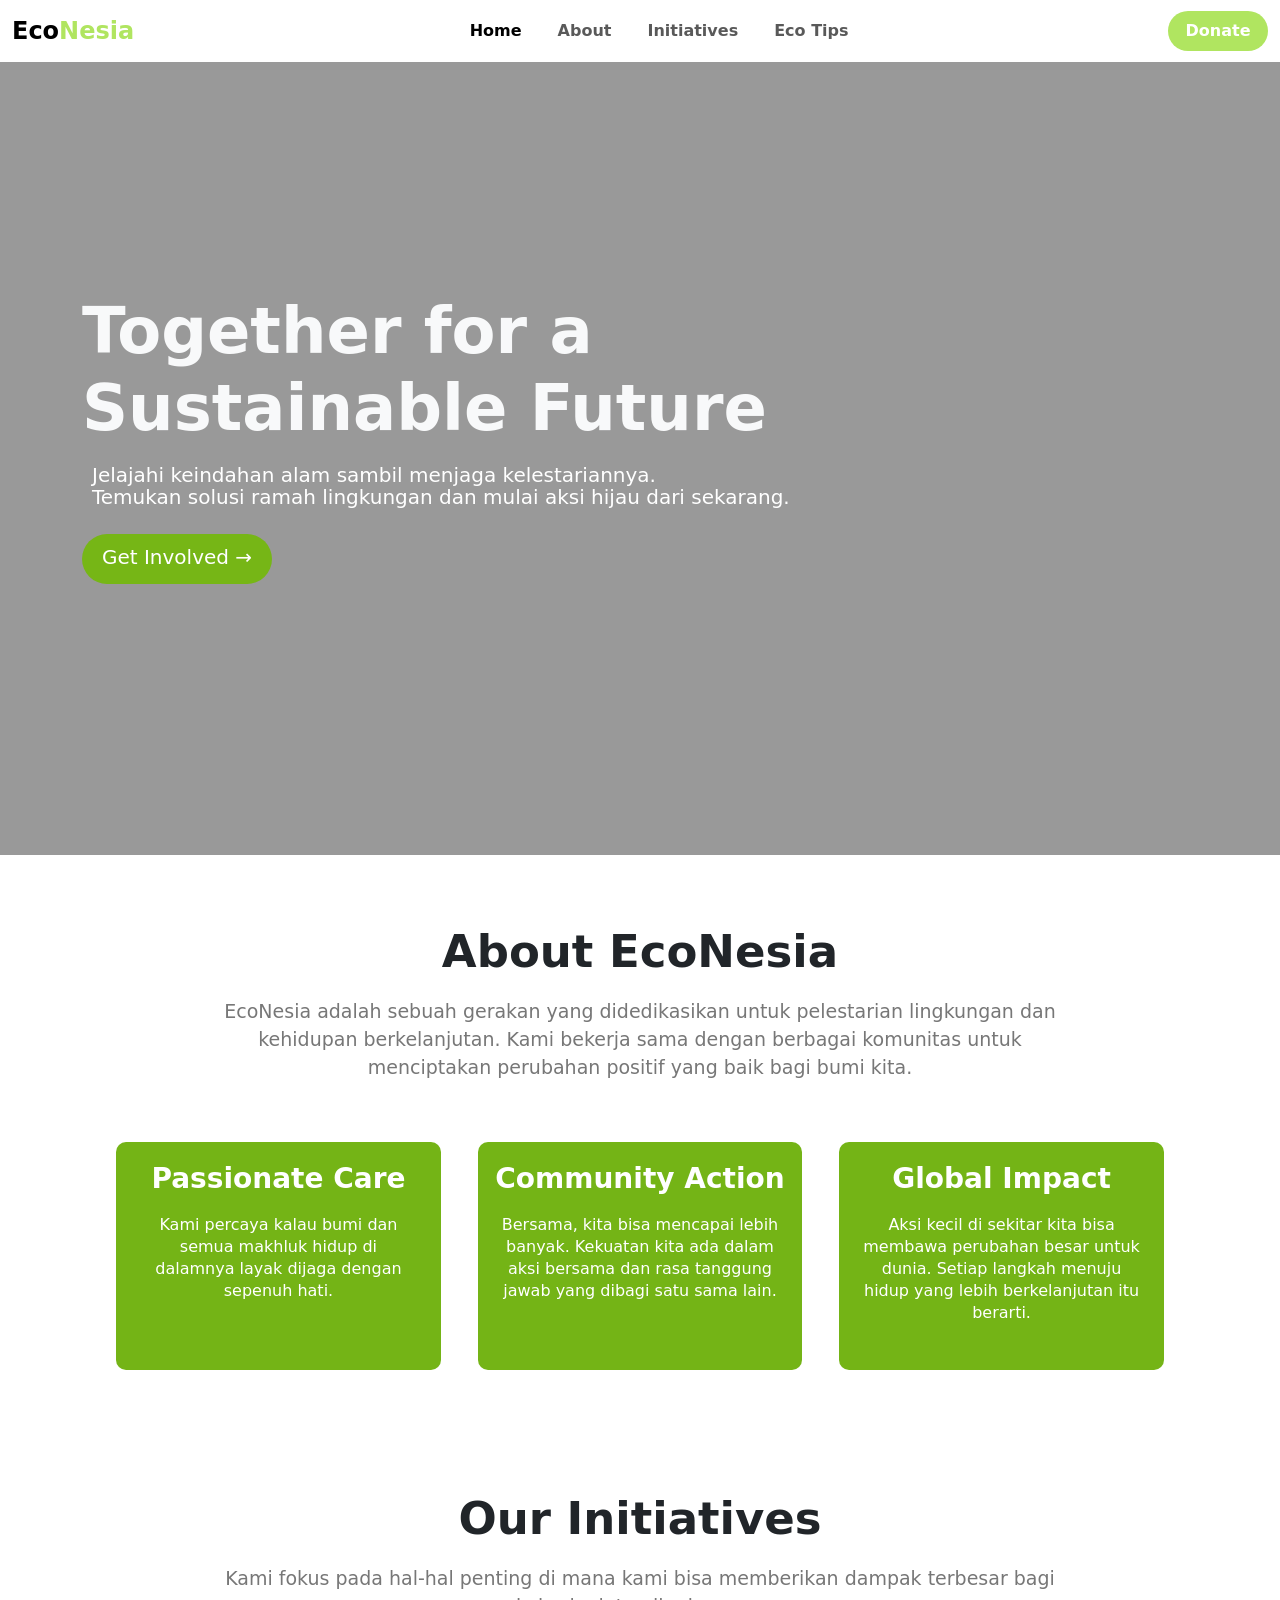
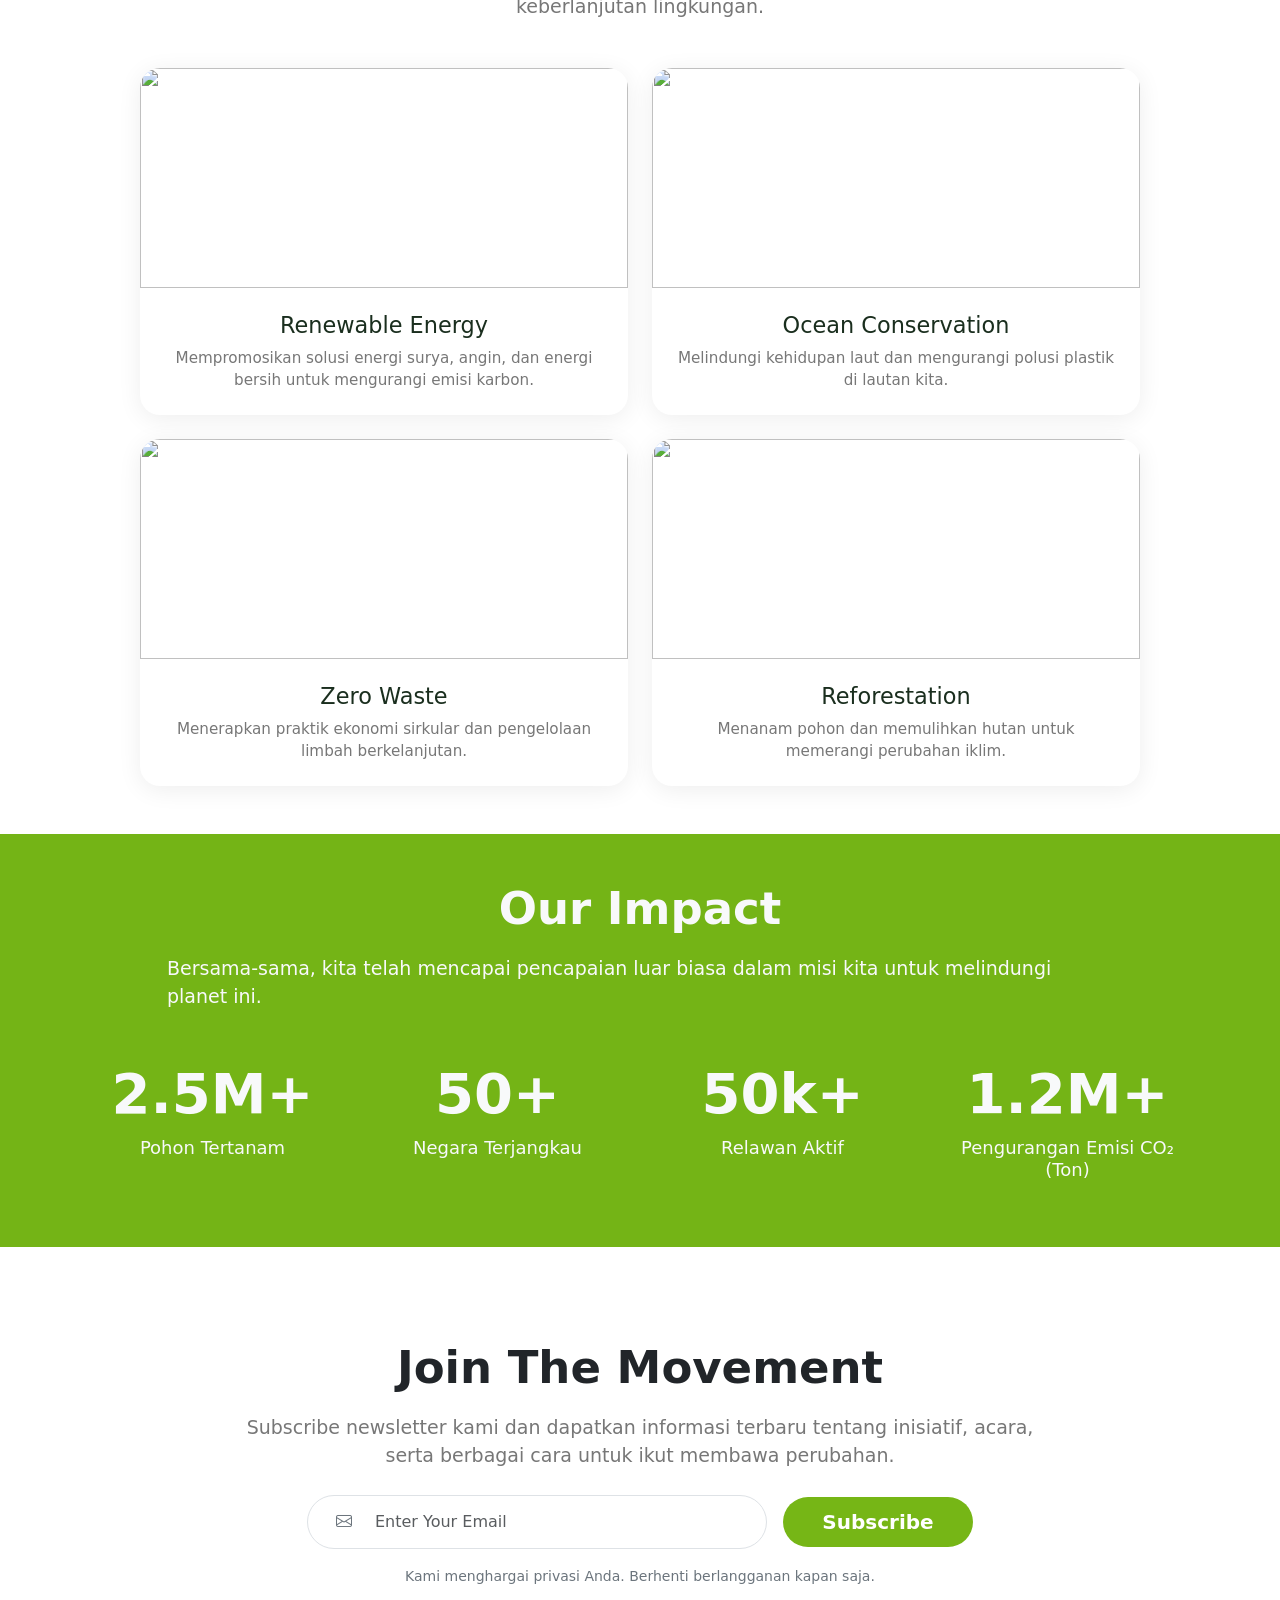
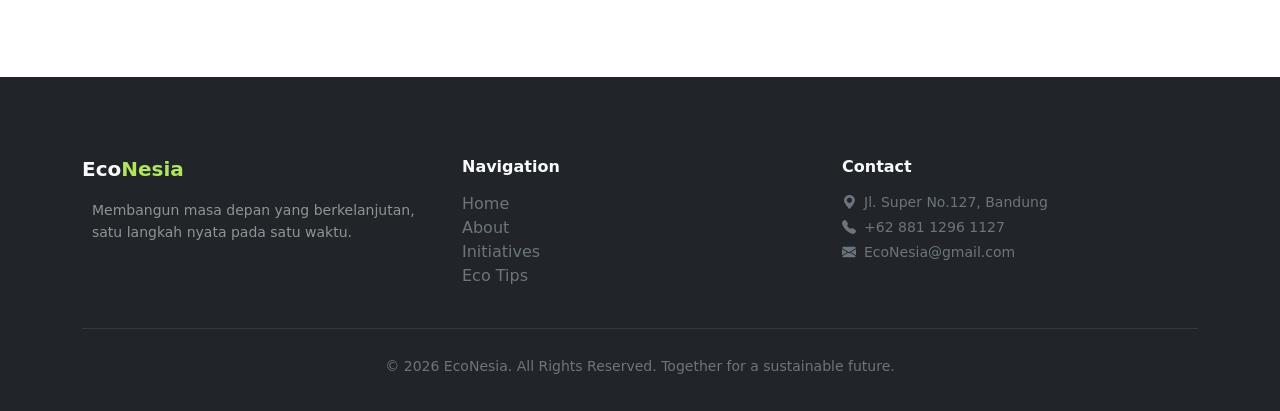
==== index.html @ 9668b224 "Add files via upload" ====
<!doctype html>
<html lang="en">
  <head>
    <meta charset="utf-8">
    <meta name="viewport" content="width=device-width, initial-scale=1">
    <title>EcoNesia</title>
    <link rel="stylesheet" href="https://cdn.jsdelivr.net/npm/bootstrap-icons@1.11.3/font/bootstrap-icons.min.css">
    <link href="https://cdn.jsdelivr.net/npm/bootstrap@5.3.8/dist/css/bootstrap.min.css" rel="stylesheet" integrity="sha384-sRIl4kxILFvY47J16cr9ZwB07vP4J8+LH7qKQnuqkuIAvNWLzeN8tE5YBujZqJLB" crossorigin="anonymous">
    <link href="style.css" rel="stylesheet">
    
  </head>
  <body>

    <!--Navbar-->
    <nav class="navbar navbar-expand-lg fixed-top">
        <div class="container-fluid">
            <a class="navbar-brand fw-bold" href="#">Eco<span style="color: rgb(176, 229, 96)">Nesia</span></a>
            <button class="navbar-toggler" type="button" data-bs-toggle="collapse" data-bs-target="#navbarSupportedContent" aria-controls="navbarSupportedContent" aria-expanded="false" aria-label="Toggle navigation">
                <span class="navbar-toggler-icon"></span>
            </button>
            <div class="collapse navbar-collapse fw-semibold" id="navbarSupportedContent">
                <ul class="navbar-nav m-auto mb-2 mb-lg-0">
                    <li class="nav-item">
                        <a class="nav-link active" href="index.html">Home</a>
                    </li>
                    <li class="nav-item">
                        <a class="nav-link" href="about.html">About</a>
                    </li>
                    <li class="nav-item">
                        <a class="nav-link" href="Initiatives.html">Initiatives</a>
                    </li>
                    <li class="nav-item">
                        <a class="nav-link" href="eco_tips.html">Eco Tips</a>
                    </li>
                </ul>
                <form class="d-flex">
                    <button class="btn0" type="submit">Donate</button>
                </form>
            </div>
        </div>
    </nav>

    <!--Banner-->
    <div class="container-fluid banner d-flex align-items-center">
        <div class="container">
            <h1 class="text-light fw-semibold display-3 mb-2">Together for a <br> Sustainable Future </h1>
            <p class="desc">Jelajahi keindahan alam sambil menjaga kelestariannya. <br>
                Temukan solusi ramah lingkungan dan mulai aksi hijau dari sekarang.</p>
            <a href="#about" class="btn">Get Involved →</a>
        </div>
    </div>

    <!--About-->
    <section id="about" class="section-padding">
        <h1 class="style-h1">About EcoNesia</h1>
        <p class="style-p mb-3">EcoNesia adalah sebuah gerakan yang didedikasikan untuk pelestarian 
            lingkungan dan kehidupan berkelanjutan. Kami bekerja sama dengan berbagai komunitas 
            untuk menciptakan perubahan positif yang baik bagi bumi kita.</p>
        <div class="row d-flex">
            <div class="about-col">
                <h3 class="fw-bold">Passionate Care</h3>
                <p>Kami percaya kalau bumi dan semua makhluk hidup di dalamnya layak dijaga dengan sepenuh hati.</p>
            </div>
            <div class="about-col">
                <h3 class="fw-bold">Community Action</h3>
                <p>Bersama, kita bisa mencapai lebih banyak. Kekuatan kita ada dalam aksi bersama dan rasa 
                    tanggung jawab yang dibagi satu sama lain.</p>
            </div>
            <div class="about-col">
                <h3 class="fw-bold">Global Impact</h3>
                <p>Aksi kecil di sekitar kita bisa membawa perubahan besar untuk dunia. Setiap 
                    langkah menuju hidup yang lebih berkelanjutan itu berarti.</p>
            </div>
        </div>
    </section>

    <!--Initiatives-->
    <section class="section-padding">
        <h1 class="style-h1">Our Initiatives</h1>
        <p class="style-p mb-3">Kami fokus pada hal-hal penting di mana kami bisa memberikan dampak terbesar bagi keberlanjutan lingkungan.
        </p>
        <div class="container py-5">
            <div class="row g-4">

                <div class="col-12 col-md-6">
                    <div class="card h-100">
                        <div class="card-img-wrap">
                            <img src="https://imgsrv2.voi.id/uQEEdl8LkhoSorVPbnUy06x3vP_ZJIYkyh_te3TwV2E/auto/1200/675/sm/1/bG9jYWw6Ly8vcHVibGlzaGVycy80MTk3NzQvMjAyNDA5MjYwODQ3LW1haW4ucG5n.jpg">
                        </div>  
                        <div class="card-body p-4">
                            <h5 class="card-title mb-2">Renewable Energy</h5>
                            <p class="card-text">Mempromosikan solusi energi surya, angin, dan energi bersih untuk mengurangi emisi karbon.</p>
                        </div>
                    </div>
                </div>

                <div class="col-12 col-md-6">
                    <div class="card h-100">
                        <div class="card-img-wrap">
                            <img src="https://seasyourdreams.org/wp-content/uploads/2025/10/Empowering-Ocean-Conservation-in-2025.webp">
                        </div>  
                        <div class="card-body p-4">
                            <h5 class="card-title mb-2">Ocean Conservation</h5>
                            <p class="card-text">Melindungi kehidupan laut dan mengurangi polusi plastik di lautan kita.</p>
                        </div>
                    </div>
                </div>

                <div class="col-12 col-md-6">
                    <div class="card h-100">
                        <div class="card-img-wrap">
                            <img src="https://klasika.kompas.id/wp-content/uploads/2025/04/WhatsApp-Image-2025-04-09-at-13.41.04_ad24c742.webp">
                        </div>  
                        <div class="card-body p-4">
                            <h5 class="card-title mb-2">Zero Waste</h5>
                            <p class="card-text">Menerapkan praktik ekonomi sirkular dan pengelolaan limbah berkelanjutan.</p>
                        </div>
                    </div>
                </div>

                <div class="col-12 col-md-6">
                    <div class="card h-100">
                        <div class="card-img-wrap">
                            <img src="https://www.volunteerforever.com/wp-content/uploads/2024/05/iStock-1156208490-e1716213324241.jpg">
                        </div>  
                        <div class="card-body p-4">
                            <h5 class="card-title mb-2">Reforestation</h5>
                            <p class="card-text">Menanam pohon dan memulihkan hutan untuk memerangi perubahan iklim.</p>
                        </div>
                    </div>
                </div>

            </div>
        </div>
    </section>

    <!--Impact-->
    <div class="container-fluid py-5 impact">
        <div class="container">
            <h1 class="style-h1 text-center text-light">Our Impact</h1>
            <p class="style-p mb-3 text-light">Bersama-sama, kita telah mencapai pencapaian luar biasa dalam misi kita untuk melindungi planet ini.</p>
            <div class="row g-4 mt-2 d-flex justify-content-center text-center">
                <div class="col-6 col-md-3">
                    <h1 class="text-light impact-number">2.5M+</h4>
                    <p class="text-light impact-label">Pohon Tertanam</p>
                </div>
                <div class="col-6 col-md-3">
                    <h1 class="text-light impact-number">50+</h4>
                    <p class="text-light impact-label">Negara Terjangkau</p>
                </div>
                <div class="col-6 col-md-3">
                    <h1 class="text-light impact-number">50k+</h4>
                    <p class="text-light impact-label">Relawan Aktif</p>
                </div>
                <div class="col-6 col-md-3">
                    <h1 class="text-light impact-number">1.2M+</h4>
                    <p class="text-light impact-label">Pengurangan Emisi CO₂ (Ton)</p>
                </div>
            </div>
        </div>
    </div>

    <!--Subscribe-->
     <section class="section-padding subscribe">
        <div class="container py-4">
            <h1 class="style-h1">Join The Movement</h1>
            <p class="style-p mb-3">Subscribe newsletter kami dan dapatkan informasi terbaru tentang inisiatif, acara, serta berbagai cara untuk ikut membawa perubahan.</p>
            <div class="d-flex justify-content-center align-items-center gap-3 flex-warp">
                <div class="input-group rounded-pill border px-3 py-2 bg-white" style="max-width: 460px;">
                    <span class=" input-group-text bg-transparent border-0">
                        <i class="bi bi-envelope text-secondary"></i>
                    </span>
                    <input type="email" class="form-control border-0" placeholder="Enter Your Email">
                </div>
                <button class="btn btn-subsribe rounded-pill px-4 py-2 fw-semibold">Subscribe</button>
            </div>
            <p class="text-secondary mt-3 subscribe-p">Kami menghargai privasi Anda. Berhenti berlangganan kapan saja.</p>
        </div>
    </section>

    <!--footer-->
    <footer class="bg-dark text-light py-4">
        <div class="container">
            <div class="row text-center text-md-start">
                <div class="col-md-4 mb-md-0">
                    <h5 class="fw-bold">Eco<span style="color: rgb(176, 229, 96)">Nesia</span></h5>
                    <p class="text-white-50 small">Membangun masa depan yang berkelanjutan, satu langkah nyata pada satu waktu.</p>
                </div>
                <div class="col-md-4 mb-3 mb-md-0">
                    <h6 class="fw-bold mb-3">Navigation</h6>
                    <ul class="list-unstyled">
                        <li><a href="#" class="text-secondary text-decoration-none">Home</a></li>
                        <li><a href="#" class="text-secondary text-decoration-none">About</a></li>
                        <li><a href="#" class="text-secondary text-decoration-none">Initiatives</a></li>
                        <li><a href="#" class="text-secondary text-decoration-none">Eco Tips</a></li>
                    </ul>
                </div>
                <div class="col-md-4">
                    <h6 class="fw-bold mb-3">Contact</h6>
                    <ul class="list-unstyled text-secondary small">
                        <li class="mb-1"><i class="bi bi-geo-alt-fill me-2"></i>Jl. Super No.127, Bandung</li>
                        <li class="mb-1"><i class="bi bi-telephone-fill me-2"></i>+62 881 1296 1127</li>
                        <li><i class="bi bi-envelope-fill me-2"></i>EcoNesia@gmail.com</li>
                    </ul>
                </div>
            </div>
            <hr class="border-secondary mt-4 mb-3">
            <p class="text-center text-secondary small mb-0">
            &copy; 2026 EcoNesia. All Rights Reserved. Together for a sustainable future.
            </p>
        </div>
    </footer>

    
    <script src="https://cdn.jsdelivr.net/npm/bootstrap@5.3.8/dist/js/bootstrap.bundle.min.js" integrity="sha384-FKyoEForCGlyvwx9Hj09JcYn3nv7wiPVlz7YYwJrWVcXK/BmnVDxM+D2scQbITxI" crossorigin="anonymous"></script>

    <script>
        // Navbar shadow saat scroll
        window.addEventListener('scroll', function() {
        const navbar = document.querySelector('.navbar');
        if (window.scrollY > 50) {
            navbar.style.boxShadow = '0 2px 20px rgba(0,0,0,0.15)';
        } else {
            navbar.style.boxShadow = 'none';
        }
        });

        // Tombol Donate
        const donateBtn = document.querySelector('.btn0');
        if (donateBtn) {
        donateBtn.addEventListener('click', function(e) {
            e.preventDefault();
            alert('Terima kasih! Fitur donasi segera hadir 💚');
        });
        }

        // Subscribe email
        const subscribeBtn = document.querySelector('.btn-subsribe');
        if (subscribeBtn) {
        subscribeBtn.addEventListener('click', function() {
            const email = document.querySelector('input[type="email"]').value;
            if (email === '') {
            alert('Masukkan email kamu dulu!');
            } else {
            alert('Berhasil subscribe! Terima kasih 🎉');
            }
        });
        }
    </script>

  </body>
</html>
---- style.css ----
/*navbar*/
.navbar {
  background-color: white;
  padding: 8px 0;
}
.navbar-brand {
    font-size: 1.5rem;
    color: black;
}


.btn0 {
    height: 40px;
    width: 100px;
    outline: none;
    border: none;
    background: rgb(176, 229, 96);
    color: white;
    border-radius: 60px;
    font-weight: 700;
}

.nav-link {
    position: relative;
    margin: 0 10px;
}

.nav-link::after {
    content: '';
    position: absolute;
    bottom: -2px;
    left: 5px;
    width: 0;
    height: 2px;
    background-color: rgb(176, 229, 96);
    transition: width .4s;
}

.nav-link:hover::after {
    width: 80%;
}

/*banner*/
.banner{
    height: 95vh;
    background: linear-gradient(rgba(0,0,0,0.4),rgba(0,0,0,0.4)),url("https://suaraaisyiyah.id/wp-content/uploads/2020/07/c9b008cc031361b7a4a35f5a06491633c272bf57.jpg");
    background-size: cover;
    background-position: center;
    padding-top: 22px;
}

.desc {
  font-size: 20px;
  color: white;
}

.btn {
  height: 50px;
  background: rgb(118, 182, 22);
  color: white;
  text-decoration: none;
  border-radius: 60px;
  font-weight: 500;
  font-size: 20px;
  line-height: 32px;
  width: 190px;
}

.btn:hover {
  background: rgb(176, 229, 96);
  color: white;
}

/*about*/
.section-padding {
  width: 80%;
  margin: auto;
  text-align: center;
  padding-top: 70px;
}

h1 {
  font-size: 36px;
  font-weight: 600;
}

.style-h1 {
  font-size: 45px;
  font-weight: 600;
  
}

p {
  color: #fff;
  font-size: 16px;
  line-height: 22px;
  padding: 10px;
}

.style-p{
  color: #777;
  font-size: 19px;
  line-height: 22px;
  padding: 10px 85px;
  line-height: 28px;
}

.row {
  margin-top: 5%;
  justify-content: space-between;
}

.about-col {
  flex-basis: 31%;
  background: #74b416;
  border-radius: 10px;
  margin-bottom: 5%;
  padding: 20px 12px;
  box-sizing: border-box;
}

.about-col:hover {
  box-shadow: 0 12px 40px rgba(0, 0, 0, 0.13);
}

h3 {
  color: white;
}

/* initiatives */
.card {
  border: none;
  border-radius: 20px;
  overflow: hidden;
  box-shadow: 0 4px 24px rgba(0, 0, 0, 0.07);
}

.card:hover {
  box-shadow: 0 12px 40px rgba(0, 0, 0, 0.13);
}

.card-img-wrap {
  position: relative;
  height: 220px;
  overflow: hidden;
}

.card-img-wrap img {
  width: 100%;
  height: 100%;
  object-fit: cover;
  transition: transform 0.5s ease;
}

.card:hover .card-img-wrap img {
  transform: scale(1.05);
}

.card-title {
  font-size: 1.4rem;
  color: #1a2e1e;
}

.card-text {
  color: #777;
  font-size: 0.95rem;
  padding: 0;
}

.section-padding .container .row {
  margin-top: -50px;
}

/*Impact*/
.impact {
  background-color: #74b416;
}

.impact-row {
  margin-top: 0;
  justify-content: center;
}

.impact-number {
  font-size: 56px;
  font-weight: 600;
}

.impact-label {
  font-size: 18px;
  padding: 2px;
}

/*Subscribe*/
.subscribe-p {
  font-size: 14px;
  padding: 0;
}

/*Our Story*/
.story-img {
  height: 420px;
  object-fit: cover;
}

/*Banner about*/
.banner-about{
    height: 95vh;
    background: linear-gradient(rgba(0,0,0,0.4),rgba(0,0,0,0.4)),url("https://cdn.pixabay.com/photo/2018/05/17/22/46/forest-3409907_960_720.jpg");
    background-size: cover;
    background-position: center;
    padding-top: 22px;
}

.values {
  margin-bottom: 35px;
}

/*Banner initiatives*/
.banner-initiatives{
    height: 95vh;
    background: linear-gradient(rgba(0,0,0,0.4),rgba(0,0,0,0.4)),url("https://static.wixstatic.com/media/22267a_9c641ba91e144b13810fffe012701a5e~mv2.jpg/v1/fill/w_980,h_593,al_c,q_85,usm_0.66_1.00_0.01,enc_avif,quality_auto/22267a_9c641ba91e144b13810fffe012701a5e~mv2.jpg");
    background-size: cover;
    background-position: center;
    padding-top: 22px;
}

/*Initiatives 2*/
.initiatives-icon-wrap {
  width: 60px;
  height: 60px;
  background-color: #e8f5e2;
  border-radius: 50%;
  display: flex;
  align-items: center;
  justify-content: center;
}

.initiatives-icon-wrap i {
  font-size: 1.6rem;
  color: rgb(76, 175, 80);
}

.initiatives-title {
  font-size: 2.2rem;
  font-weight: 700;
  color: #1a2e1e;
  margin-bottom: 12px;
}

.initiatives-desc {
  color: #5a7a60;
  font-size: 1rem;
  line-height: 1.6;
  margin-bottom: 20px;
}

.initiatives-list {
  list-style: none;
  padding: 0;
  margin: 0;
}

.initiatives-list li{
  color: #5a7a60;
  font-size: 0.95rem;
  padding: 4px 0px 4px 12px;
  position: relative;
  line-height: 1.5;
}

.initiatives-list li:before {
  content: '';
  position: absolute;
  left: 4px;
  color: rgb(76, 175, 80);
  font-weight: 700;
}

.initiatives-divider {
  border: none;
  border-top: 1px solid #e5eee5;
}

.initiatives-img img:hover {
  box-shadow: 0 12px 40px rgba(0, 0, 0, 0.13);
}

/*Banner eco-tips*/
.banner-eco{
    height: 95vh;
    background: linear-gradient(rgba(0,0,0,0.4),rgba(0,0,0,0.4)),url("https://i0.wp.com/yaleclimateconnections.org/wp-content/uploads/2021/03/0321_tree_canopy_1600.jpg?fit=1200%2C675&ssl=1");
    background-size: cover;
    background-position: center;
    padding-top: 22px;
}

.subscribe {
  margin-bottom: 50px;
}

/*eco tips*/
.eco-card-img {
  width: 100%;
  height: 200px;
  object-fit: cover;
}

.eco-card:hover {
  box-shadow: 0 12px 40px rgba(0, 0, 0, 0.13);
}


.eco-tag {
  color: #74b416;
  letter-spacing: 0.05em;
  padding: 0;
}

.start-eco-section {
  min-height: 400px;
  background-color: #74b416;
}

.btn-download {
  background: white;
  color: #1a7a3a;
  border: none;
  border-radius: 60px;
  padding: 12px 32px;
  font-weight: 600;
  font-size: 1rem;
}

.btn-download:hover {
  background: #f0f0f0;
}

.btn-share {
  background: transparent;
  color: white;
  border: 2px solid white;
  border-radius: 60px;
  padding: 12px 32px;
  font-weight: 600;
  font-size: 1rem;
}

.btn-share:hover {
  background: rgba(255,255,255,0.15);
}

.eco-card-title {
  min-height: 72px;
}

.our-story-img img:hover {
  box-shadow: 0 12px 40px rgba(0, 0, 0, 0.13);
}
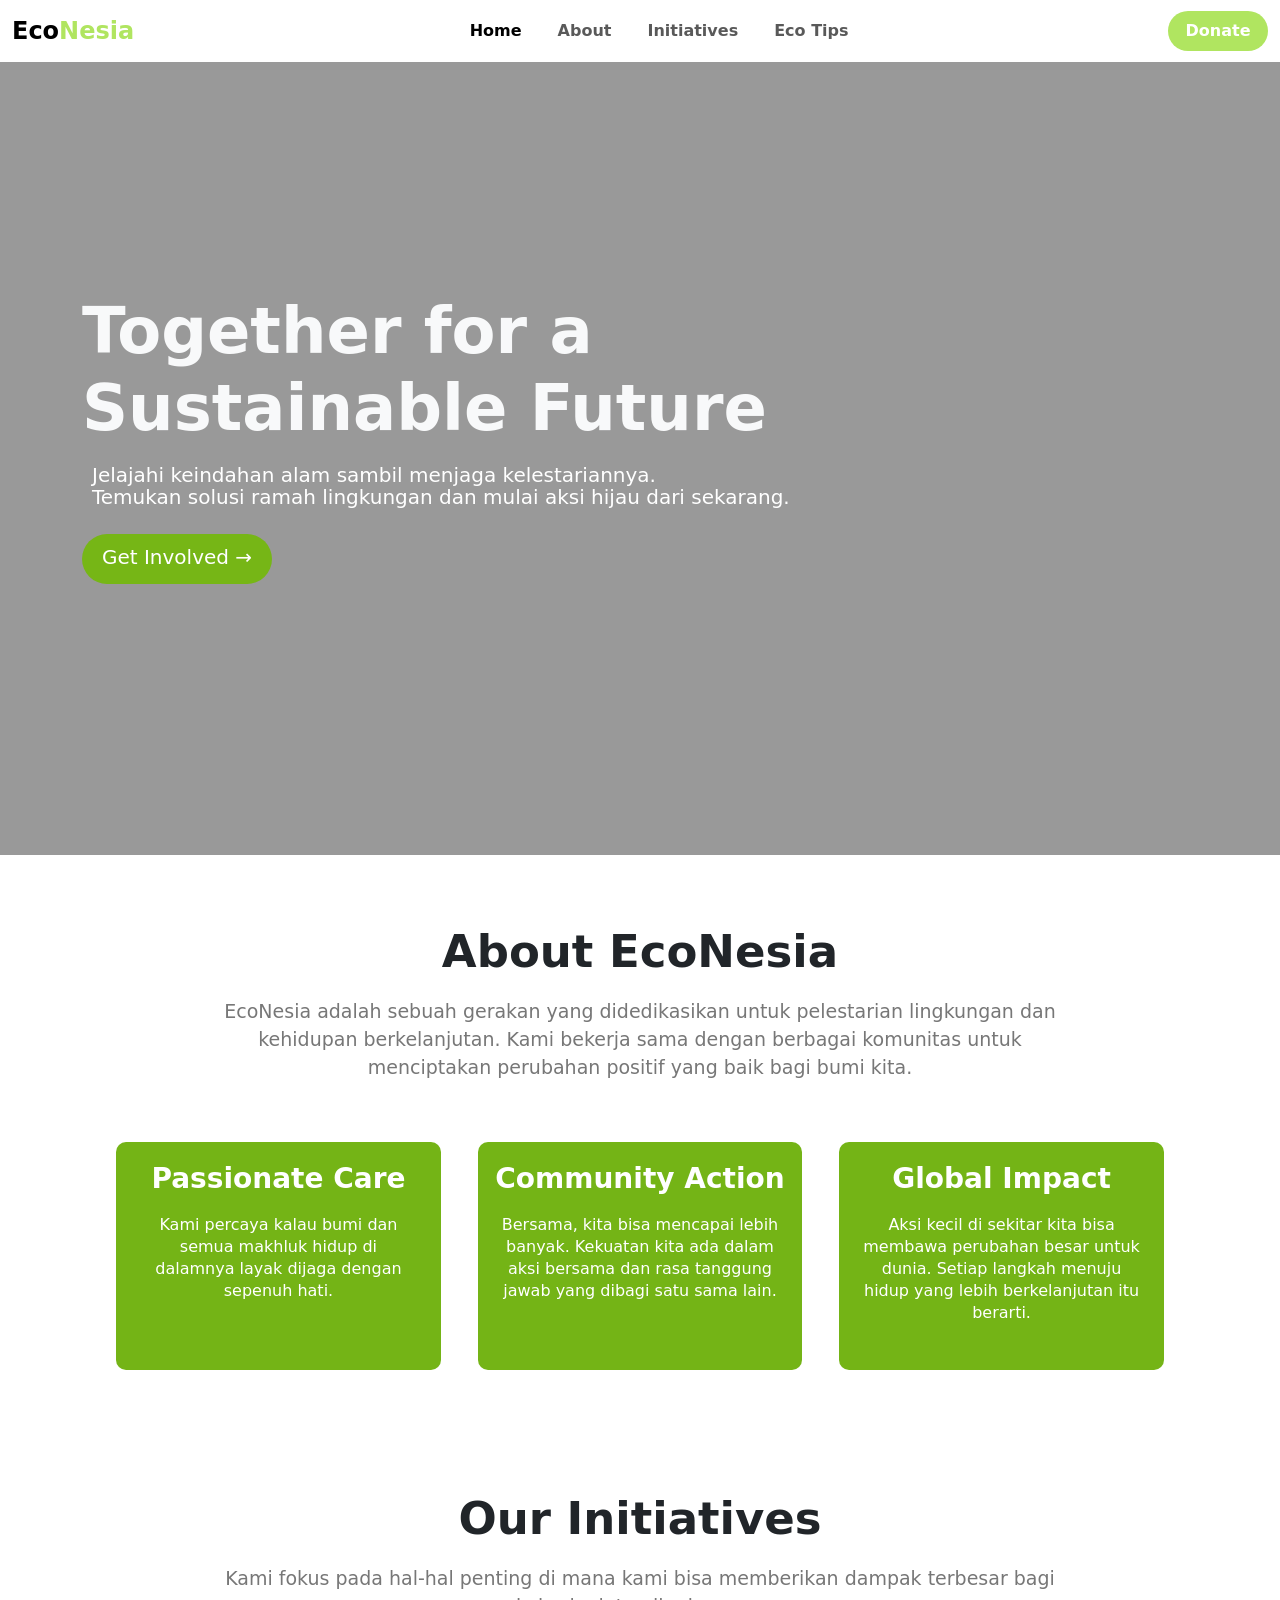
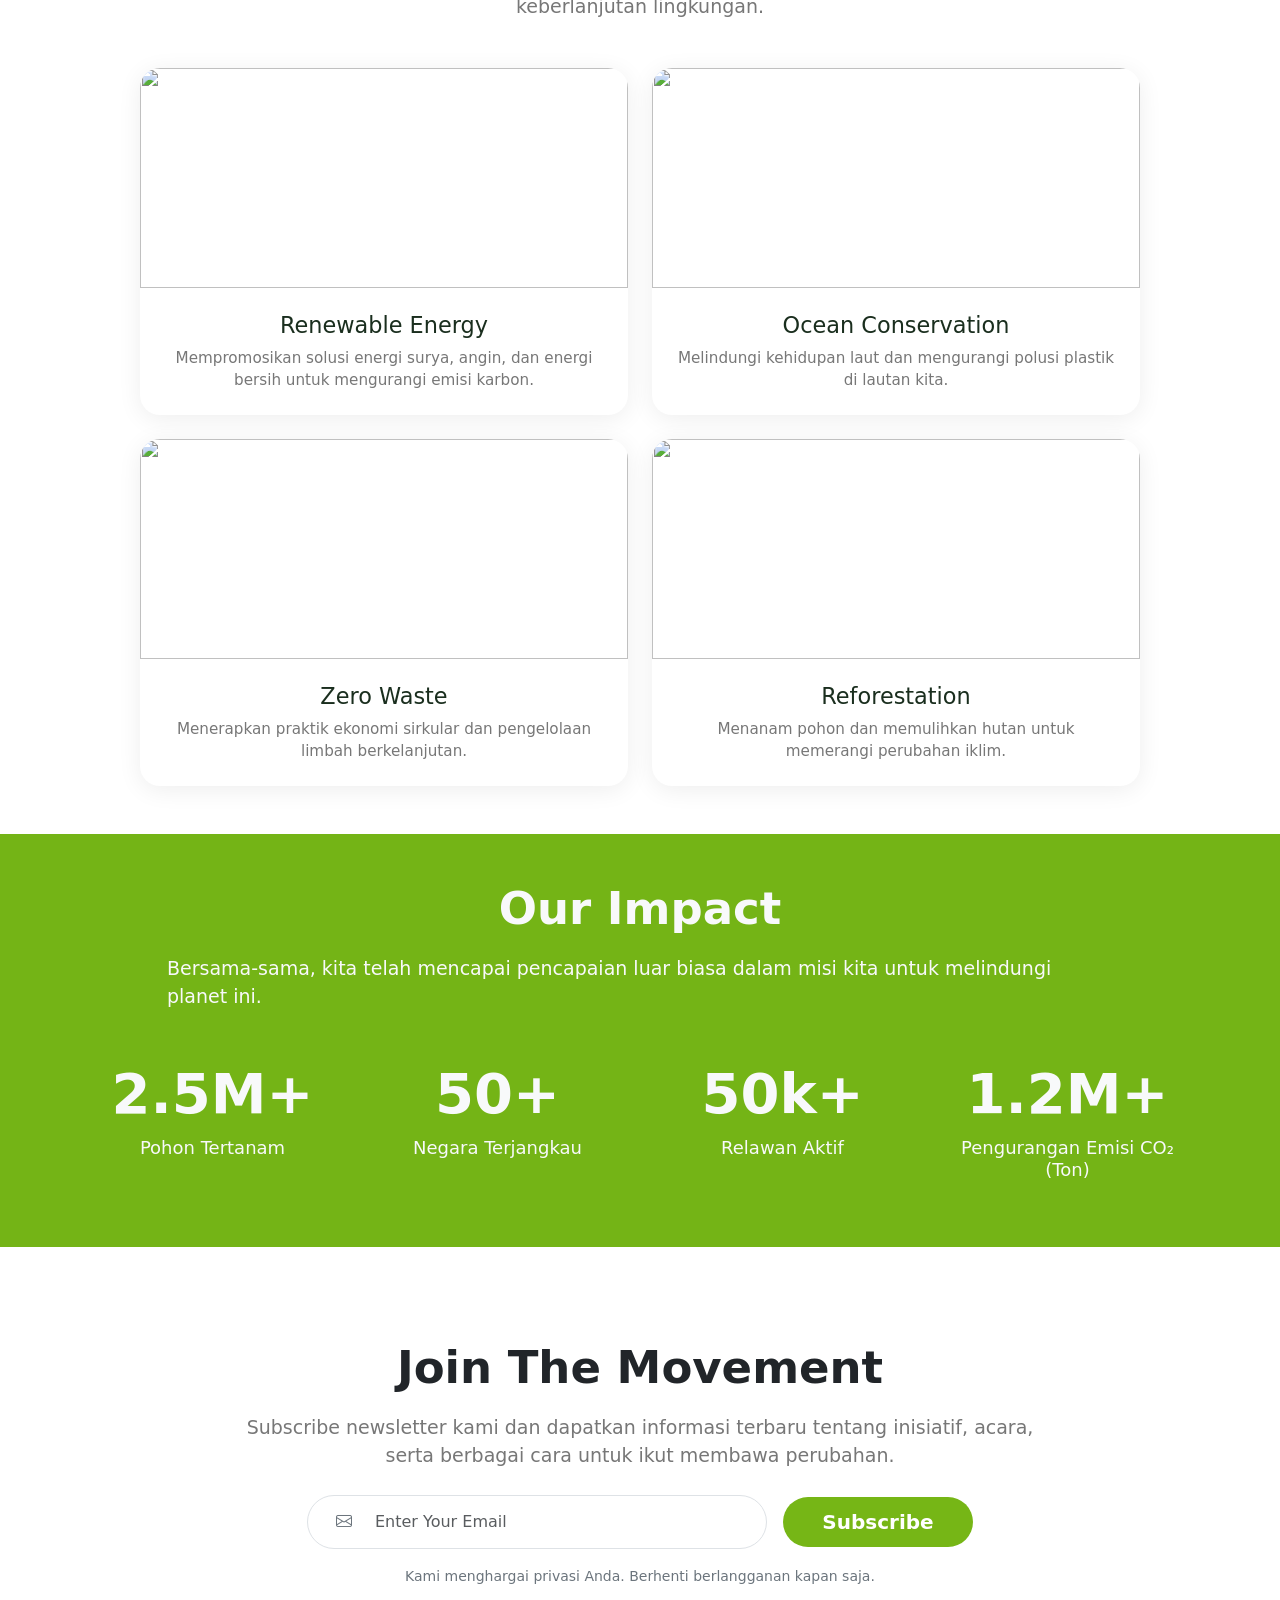
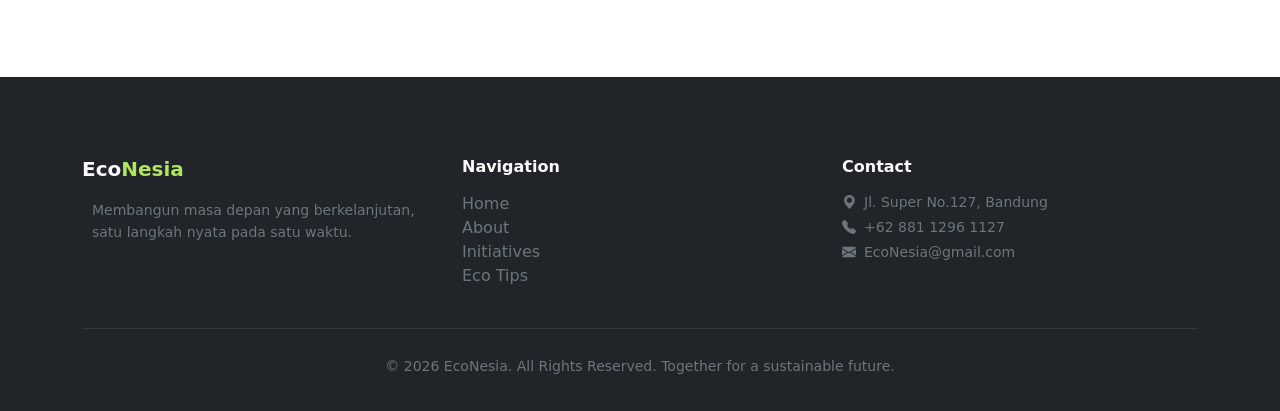
==== commit e747a668: "Update index.html" ====
--- a/index.html
+++ b/index.html
@@ -184,7 +184,7 @@
             <div class="row text-center text-md-start">
                 <div class="col-md-4 mb-md-0">
                     <h5 class="fw-bold">Eco<span style="color: rgb(176, 229, 96)">Nesia</span></h5>
-                    <p class="text-white-50 small">Membangun masa depan yang berkelanjutan, satu langkah nyata pada satu waktu.</p>
+                    <p class="text-secondary small">Membangun masa depan yang berkelanjutan, satu langkah nyata pada satu waktu.</p>
                 </div>
                 <div class="col-md-4 mb-3 mb-md-0">
                     <h6 class="fw-bold mb-3">Navigation</h6>
@@ -249,4 +249,4 @@
     </script>
 
   </body>
-</html>+</html>
--- a/style.css
+++ b/style.css
@@ -206,7 +206,7 @@
 /*Banner about*/
 .banner-about{
     height: 95vh;
-    background: linear-gradient(rgba(0,0,0,0.4),rgba(0,0,0,0.4)),url("https://cdn.pixabay.com/photo/2018/05/17/22/46/forest-3409907_960_720.jpg");
+    background: linear-gradient(rgba(0,0,0,0.4),rgba(0,0,0,0.4)),url("banner-about.jpg");
     background-size: cover;
     background-position: center;
     padding-top: 22px;
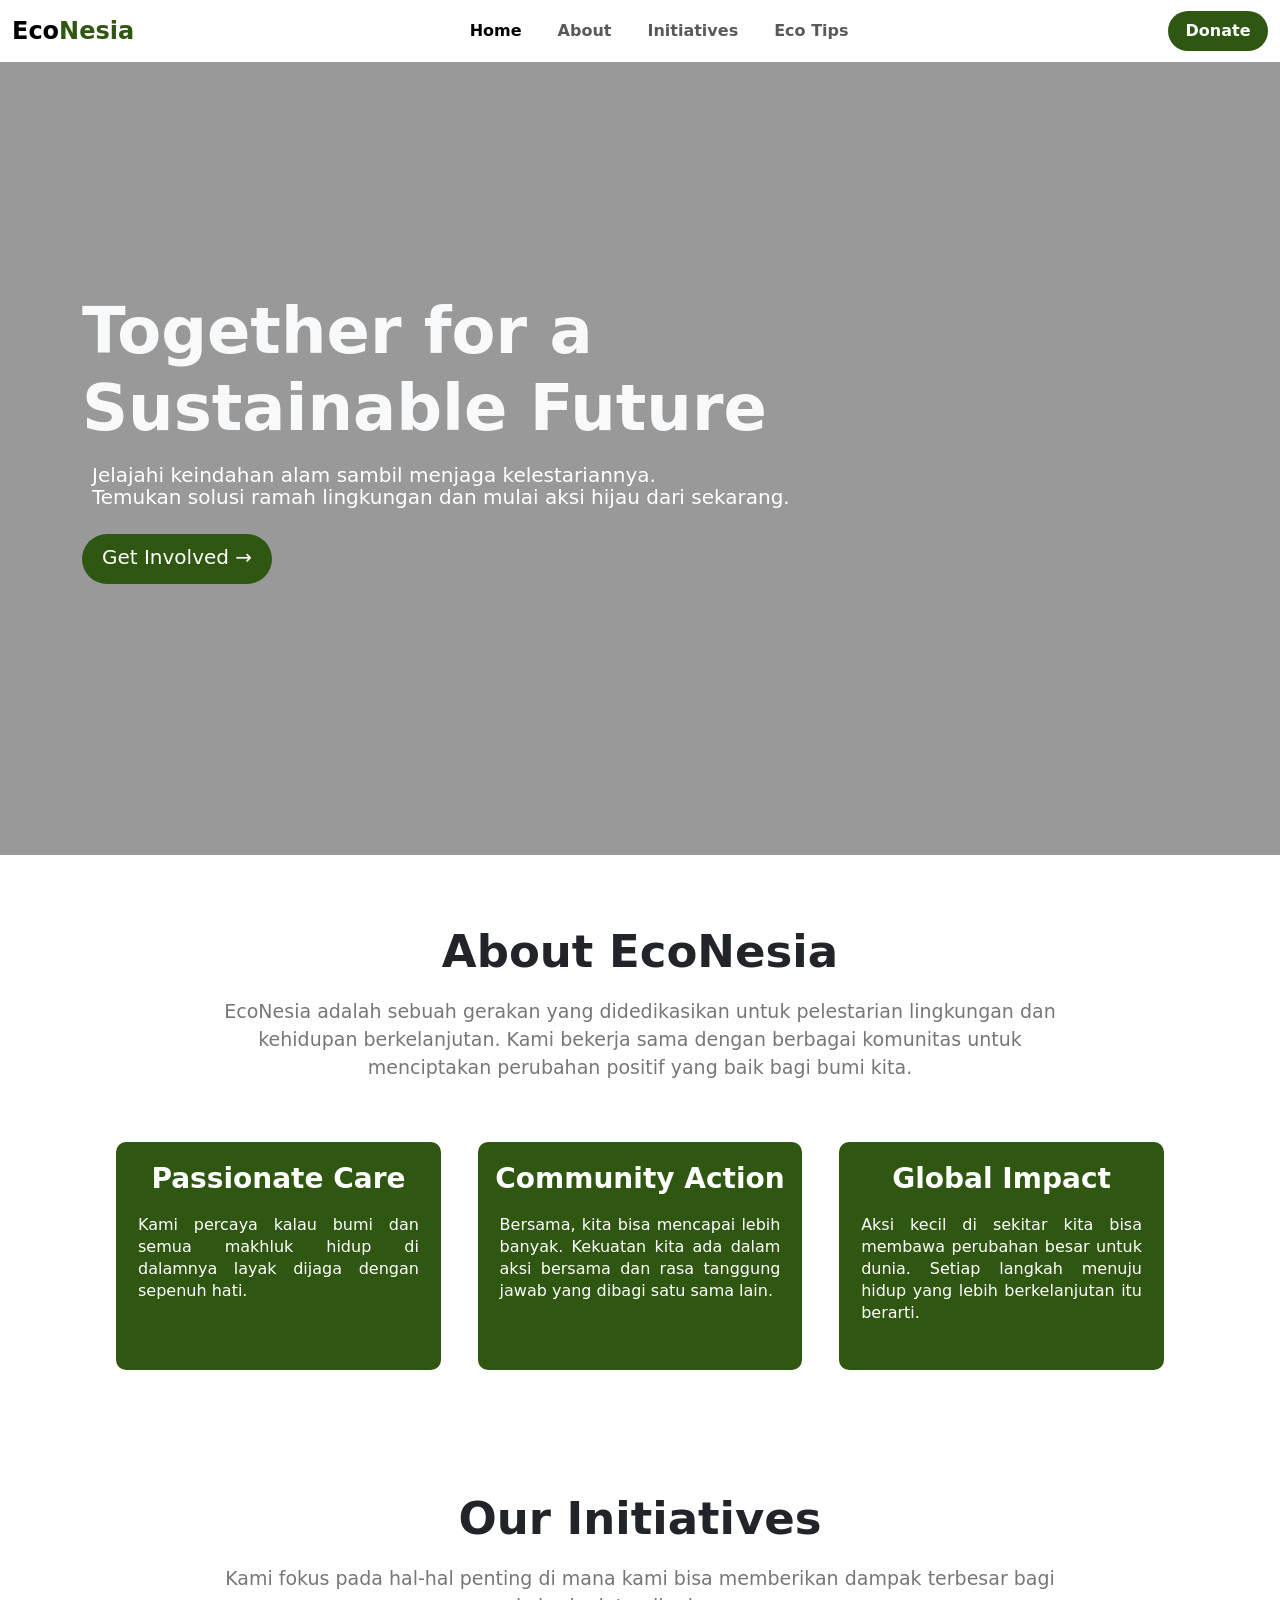
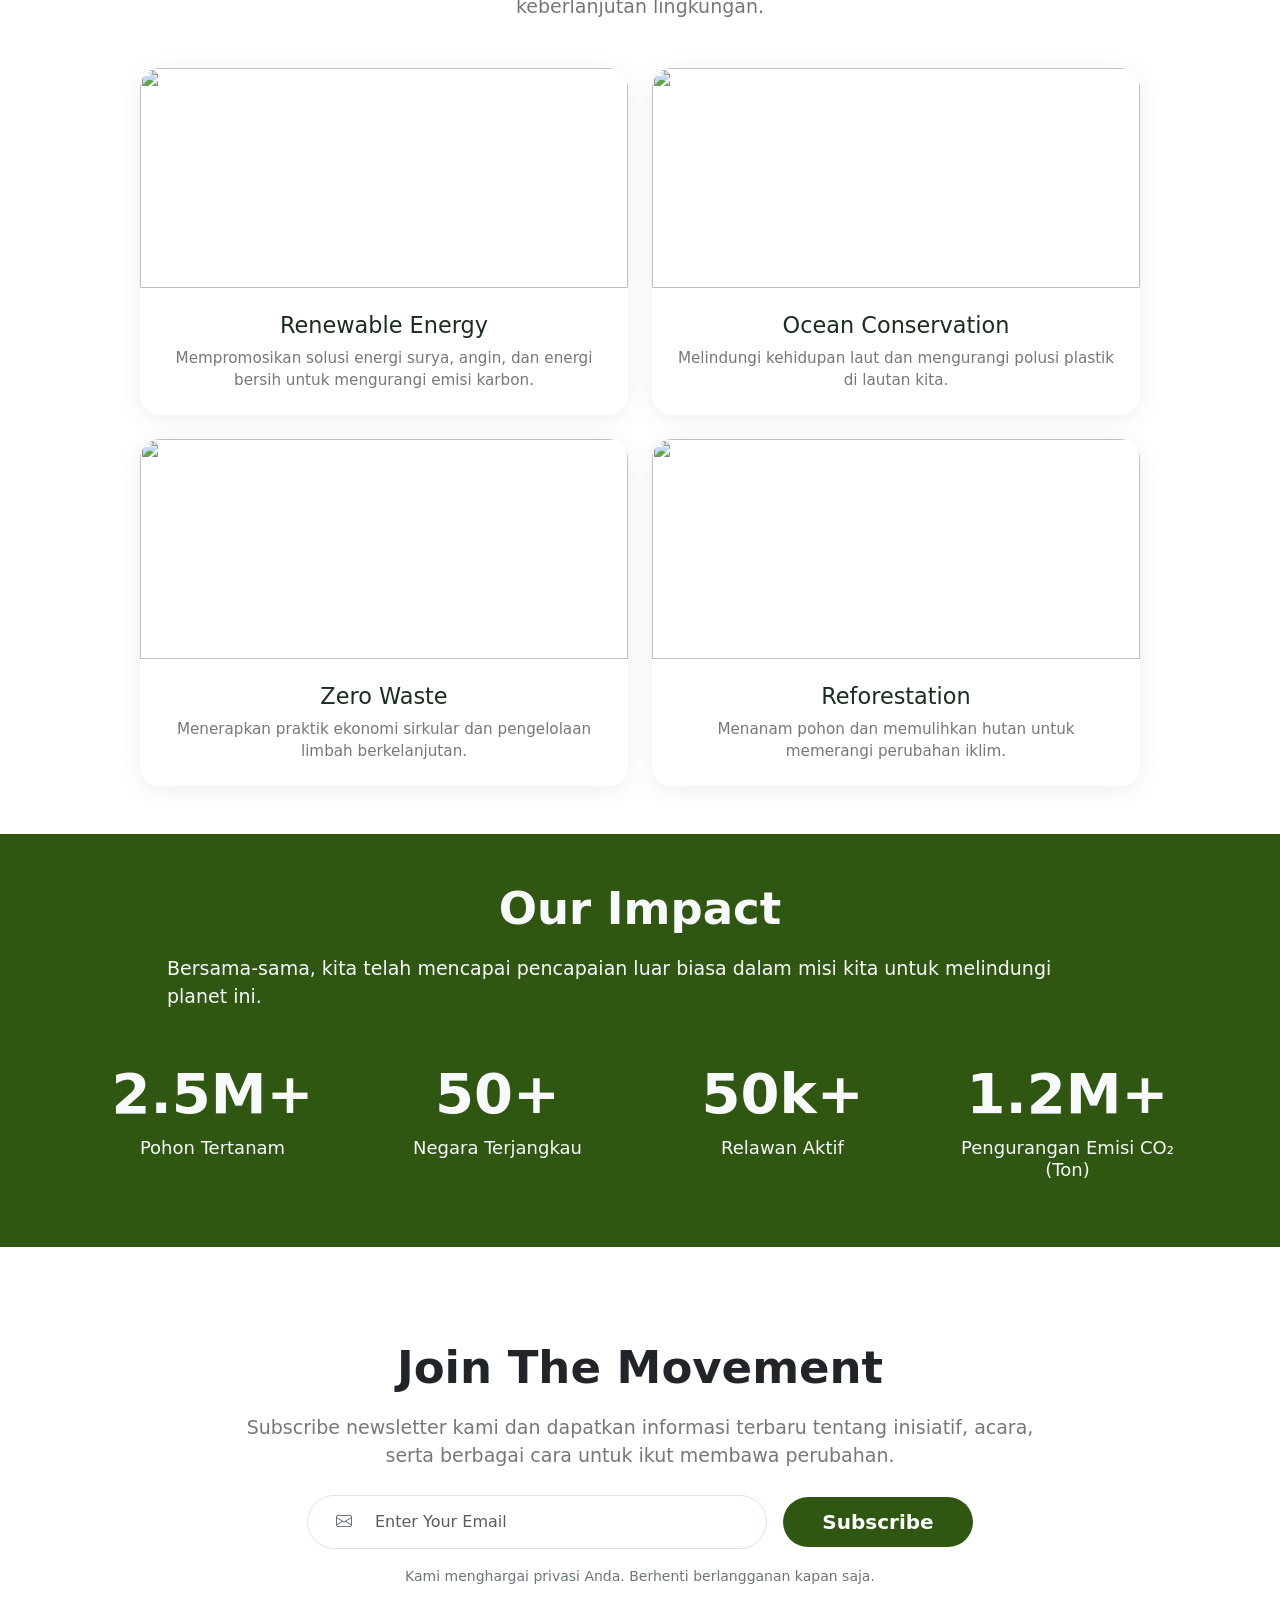
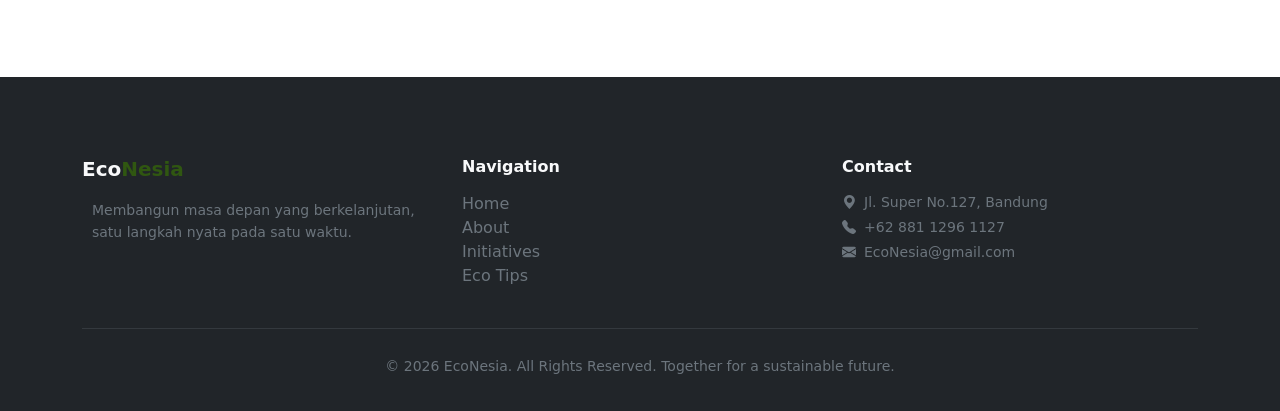
==== commit f30e13e8: "Update index.html" ====
--- a/index.html
+++ b/index.html
@@ -14,7 +14,7 @@
     <!--Navbar-->
     <nav class="navbar navbar-expand-lg fixed-top">
         <div class="container-fluid">
-            <a class="navbar-brand fw-bold" href="#">Eco<span style="color: rgb(176, 229, 96)">Nesia</span></a>
+            <a class="navbar-brand fw-bold" href="#">Eco<span style="color: #305711">Nesia</span></a>
             <button class="navbar-toggler" type="button" data-bs-toggle="collapse" data-bs-target="#navbarSupportedContent" aria-controls="navbarSupportedContent" aria-expanded="false" aria-label="Toggle navigation">
                 <span class="navbar-toggler-icon"></span>
             </button>
@@ -59,16 +59,16 @@
         <div class="row d-flex">
             <div class="about-col">
                 <h3 class="fw-bold">Passionate Care</h3>
-                <p>Kami percaya kalau bumi dan semua makhluk hidup di dalamnya layak dijaga dengan sepenuh hati.</p>
+                <p style="text-align: justify;">Kami percaya kalau bumi dan semua makhluk hidup di dalamnya layak dijaga dengan sepenuh hati.</p>
             </div>
             <div class="about-col">
                 <h3 class="fw-bold">Community Action</h3>
-                <p>Bersama, kita bisa mencapai lebih banyak. Kekuatan kita ada dalam aksi bersama dan rasa 
+                <p style="text-align: justify;">Bersama, kita bisa mencapai lebih banyak. Kekuatan kita ada dalam aksi bersama dan rasa 
                     tanggung jawab yang dibagi satu sama lain.</p>
             </div>
             <div class="about-col">
                 <h3 class="fw-bold">Global Impact</h3>
-                <p>Aksi kecil di sekitar kita bisa membawa perubahan besar untuk dunia. Setiap 
+                <p style="text-align: justify;">Aksi kecil di sekitar kita bisa membawa perubahan besar untuk dunia. Setiap 
                     langkah menuju hidup yang lebih berkelanjutan itu berarti.</p>
             </div>
         </div>
@@ -183,7 +183,7 @@
         <div class="container">
             <div class="row text-center text-md-start">
                 <div class="col-md-4 mb-md-0">
-                    <h5 class="fw-bold">Eco<span style="color: rgb(176, 229, 96)">Nesia</span></h5>
+                    <h5 class="fw-bold">Eco<span style="color: #305711">Nesia</span></h5>
                     <p class="text-secondary small">Membangun masa depan yang berkelanjutan, satu langkah nyata pada satu waktu.</p>
                 </div>
                 <div class="col-md-4 mb-3 mb-md-0">
--- a/style.css
+++ b/style.css
@@ -14,7 +14,7 @@
     width: 100px;
     outline: none;
     border: none;
-    background: rgb(176, 229, 96);
+    background: #305711;
     color: white;
     border-radius: 60px;
     font-weight: 700;
@@ -56,7 +56,7 @@
 
 .btn {
   height: 50px;
-  background: rgb(118, 182, 22);
+  background: #305711;
   color: white;
   text-decoration: none;
   border-radius: 60px;
@@ -112,7 +112,7 @@
 
 .about-col {
   flex-basis: 31%;
-  background: #74b416;
+  background: #305711;
   border-radius: 10px;
   margin-bottom: 5%;
   padding: 20px 12px;
@@ -173,7 +173,7 @@
 
 /*Impact*/
 .impact {
-  background-color: #74b416;
+  background-color: #305711;
 }
 
 .impact-row {
@@ -312,19 +312,23 @@
 
 
 .eco-tag {
-  color: #74b416;
+  color: #305711;
   letter-spacing: 0.05em;
   padding: 0;
 }
 
+.eco-card .small {
+  padding: 5px 0px;
+}
+
 .start-eco-section {
   min-height: 400px;
-  background-color: #74b416;
+  background-color: #305711;
 }
 
 .btn-download {
   background: white;
-  color: #1a7a3a;
+  color: #305711;
   border: none;
   border-radius: 60px;
   padding: 12px 32px;
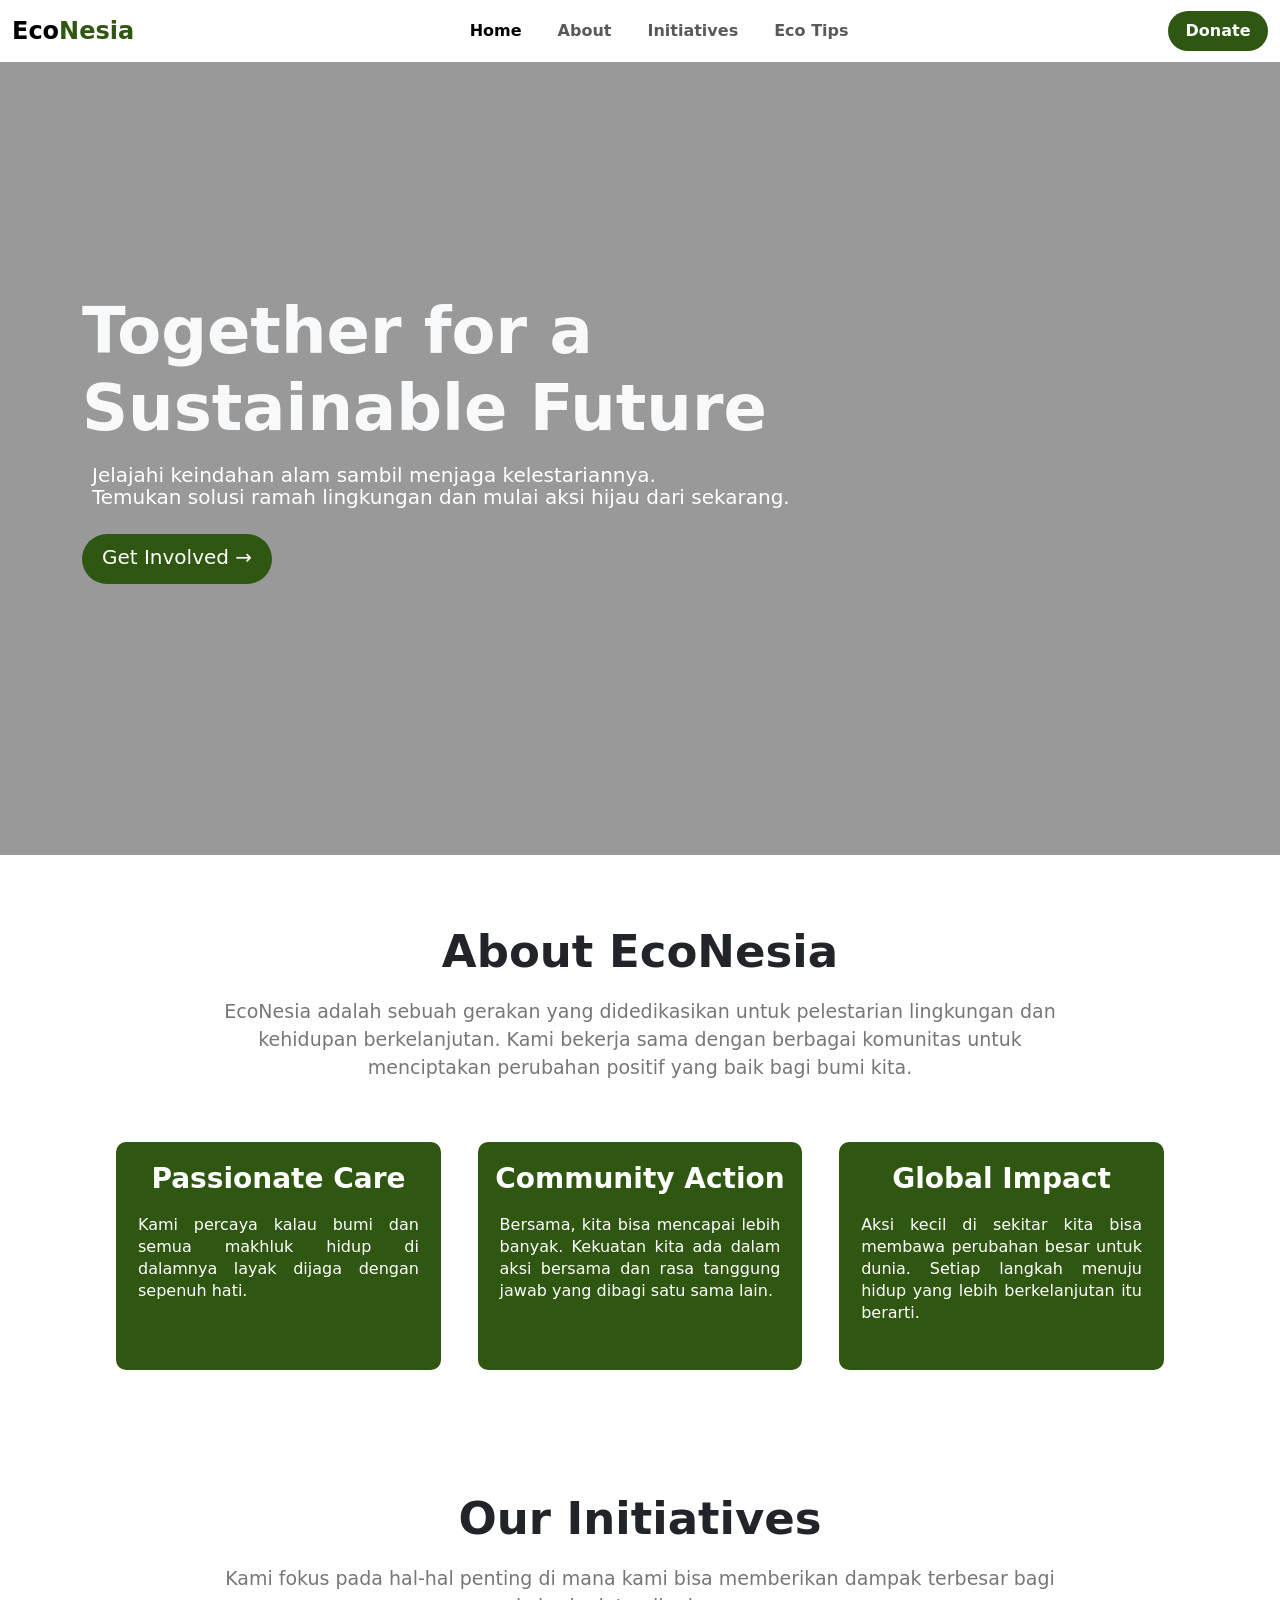
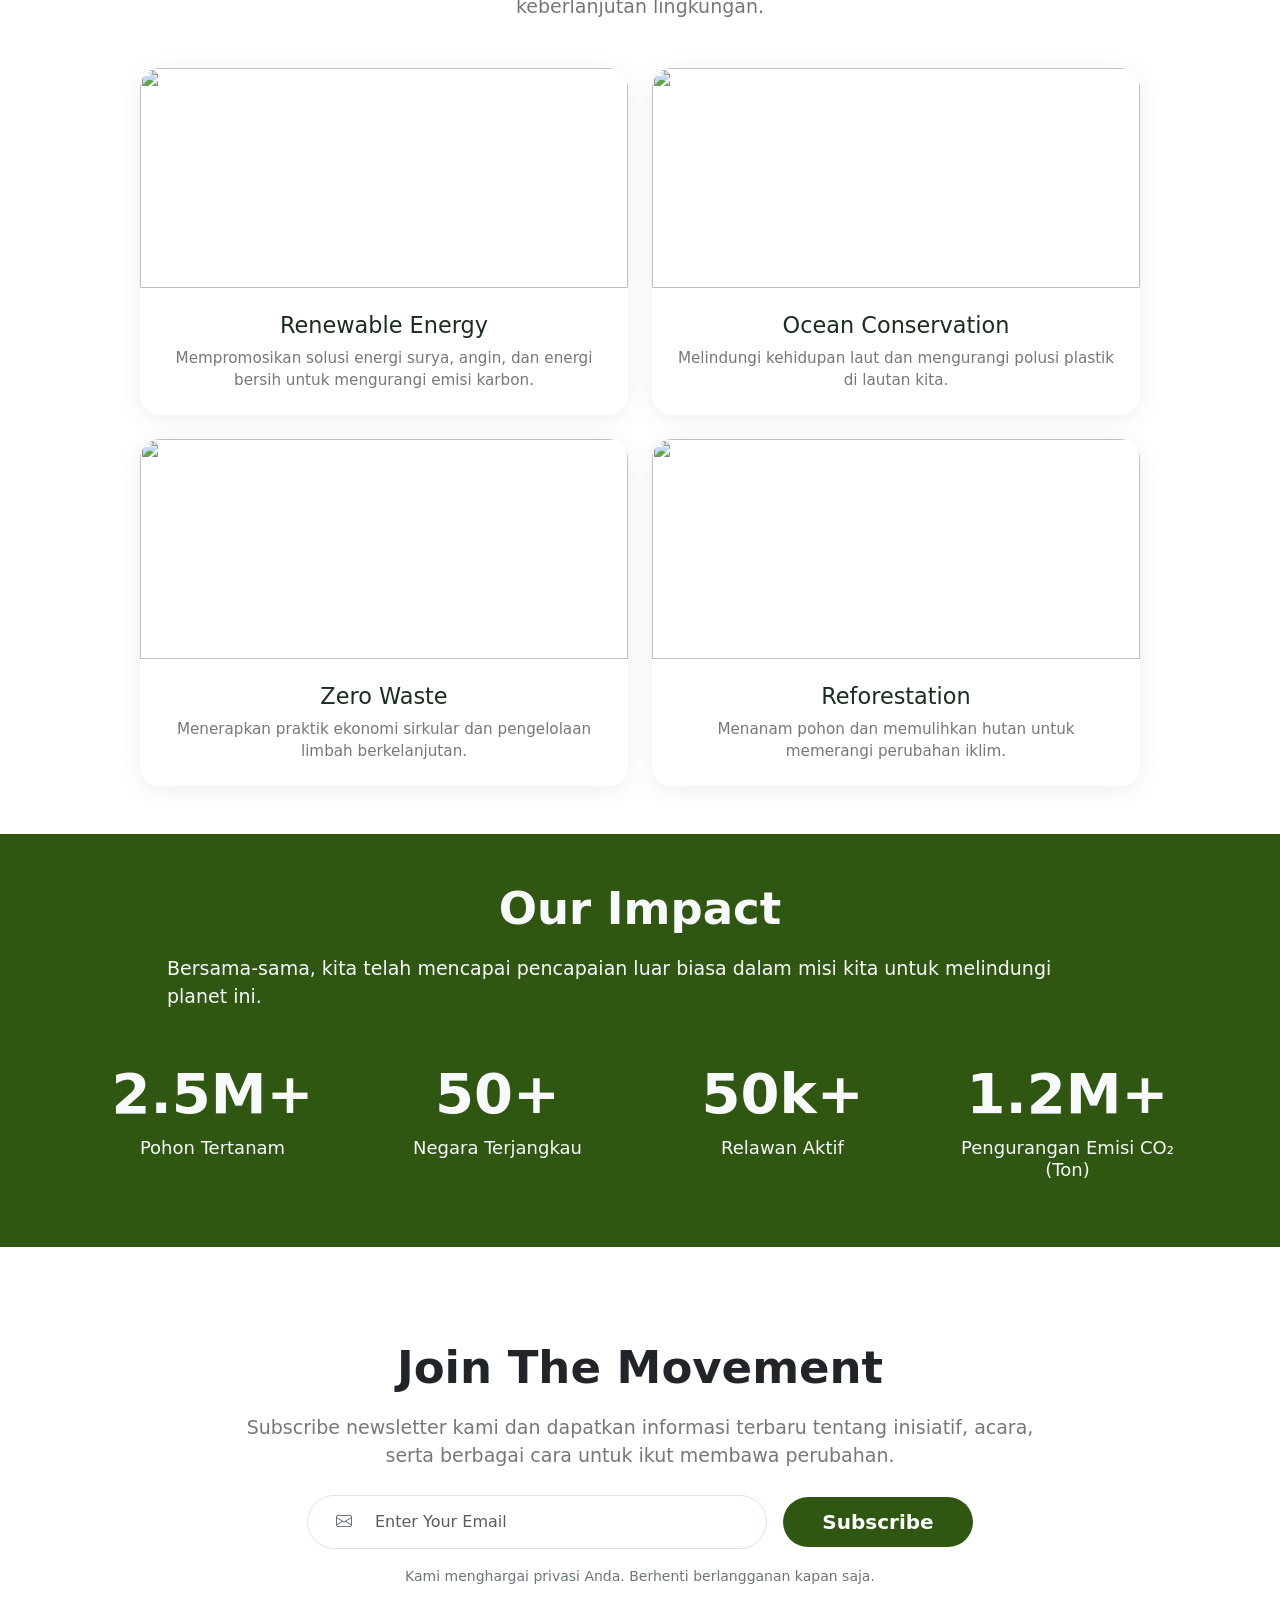
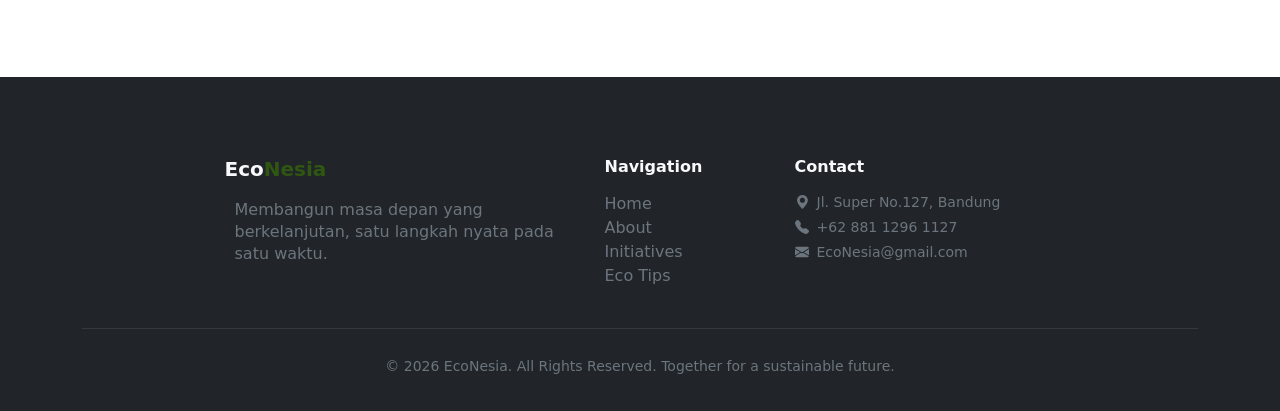
==== commit 7f8af542: "Update index.html" ====
--- a/index.html
+++ b/index.html
@@ -172,30 +172,30 @@
                     </span>
                     <input type="email" class="form-control border-0" placeholder="Enter Your Email">
                 </div>
-                <button class="btn btn-subsribe rounded-pill px-4 py-2 fw-semibold">Subscribe</button>
+                <button class="btn btn-subscribe rounded-pill px-4 py-2 fw-semibold">Subscribe</button>
             </div>
             <p class="text-secondary mt-3 subscribe-p">Kami menghargai privasi Anda. Berhenti berlangganan kapan saja.</p>
         </div>
     </section>
 
     <!--footer-->
-    <footer class="bg-dark text-light py-4">
+<footer class="bg-dark text-light py-4">
         <div class="container">
-            <div class="row text-center text-md-start">
+            <div class="row text-center text-md-start justify-content-center">
                 <div class="col-md-4 mb-md-0">
                     <h5 class="fw-bold">Eco<span style="color: #305711">Nesia</span></h5>
-                    <p class="text-secondary small">Membangun masa depan yang berkelanjutan, satu langkah nyata pada satu waktu.</p>
-                </div>
-                <div class="col-md-4 mb-3 mb-md-0">
+                    <p class="text-secondary ">Membangun masa depan yang berkelanjutan, satu langkah nyata pada satu waktu.</p>
+                </div>
+                <div class="col-md-2 mb-md-0">
                     <h6 class="fw-bold mb-3">Navigation</h6>
                     <ul class="list-unstyled">
-                        <li><a href="#" class="text-secondary text-decoration-none">Home</a></li>
-                        <li><a href="#" class="text-secondary text-decoration-none">About</a></li>
-                        <li><a href="#" class="text-secondary text-decoration-none">Initiatives</a></li>
-                        <li><a href="#" class="text-secondary text-decoration-none">Eco Tips</a></li>
+                        <li><a href="index.html" class="text-secondary text-decoration-none">Home</a></li>
+                        <li><a href="about.html" class="text-secondary text-decoration-none">About</a></li>
+                        <li><a href="Initiatives.html" class="text-secondary text-decoration-none">Initiatives</a></li>
+                        <li><a href="eco_tips.html" class="text-secondary text-decoration-none">Eco Tips</a></li>
                     </ul>
                 </div>
-                <div class="col-md-4">
+                <div class="col-md-3">
                     <h6 class="fw-bold mb-3">Contact</h6>
                     <ul class="list-unstyled text-secondary small">
                         <li class="mb-1"><i class="bi bi-geo-alt-fill me-2"></i>Jl. Super No.127, Bandung</li>
@@ -235,7 +235,7 @@
         }
 
         // Subscribe email
-        const subscribeBtn = document.querySelector('.btn-subsribe');
+        const subscribeBtn = document.querySelector('.btn-subscribe');
         if (subscribeBtn) {
         subscribeBtn.addEventListener('click', function() {
             const email = document.querySelector('input[type="email"]').value;
